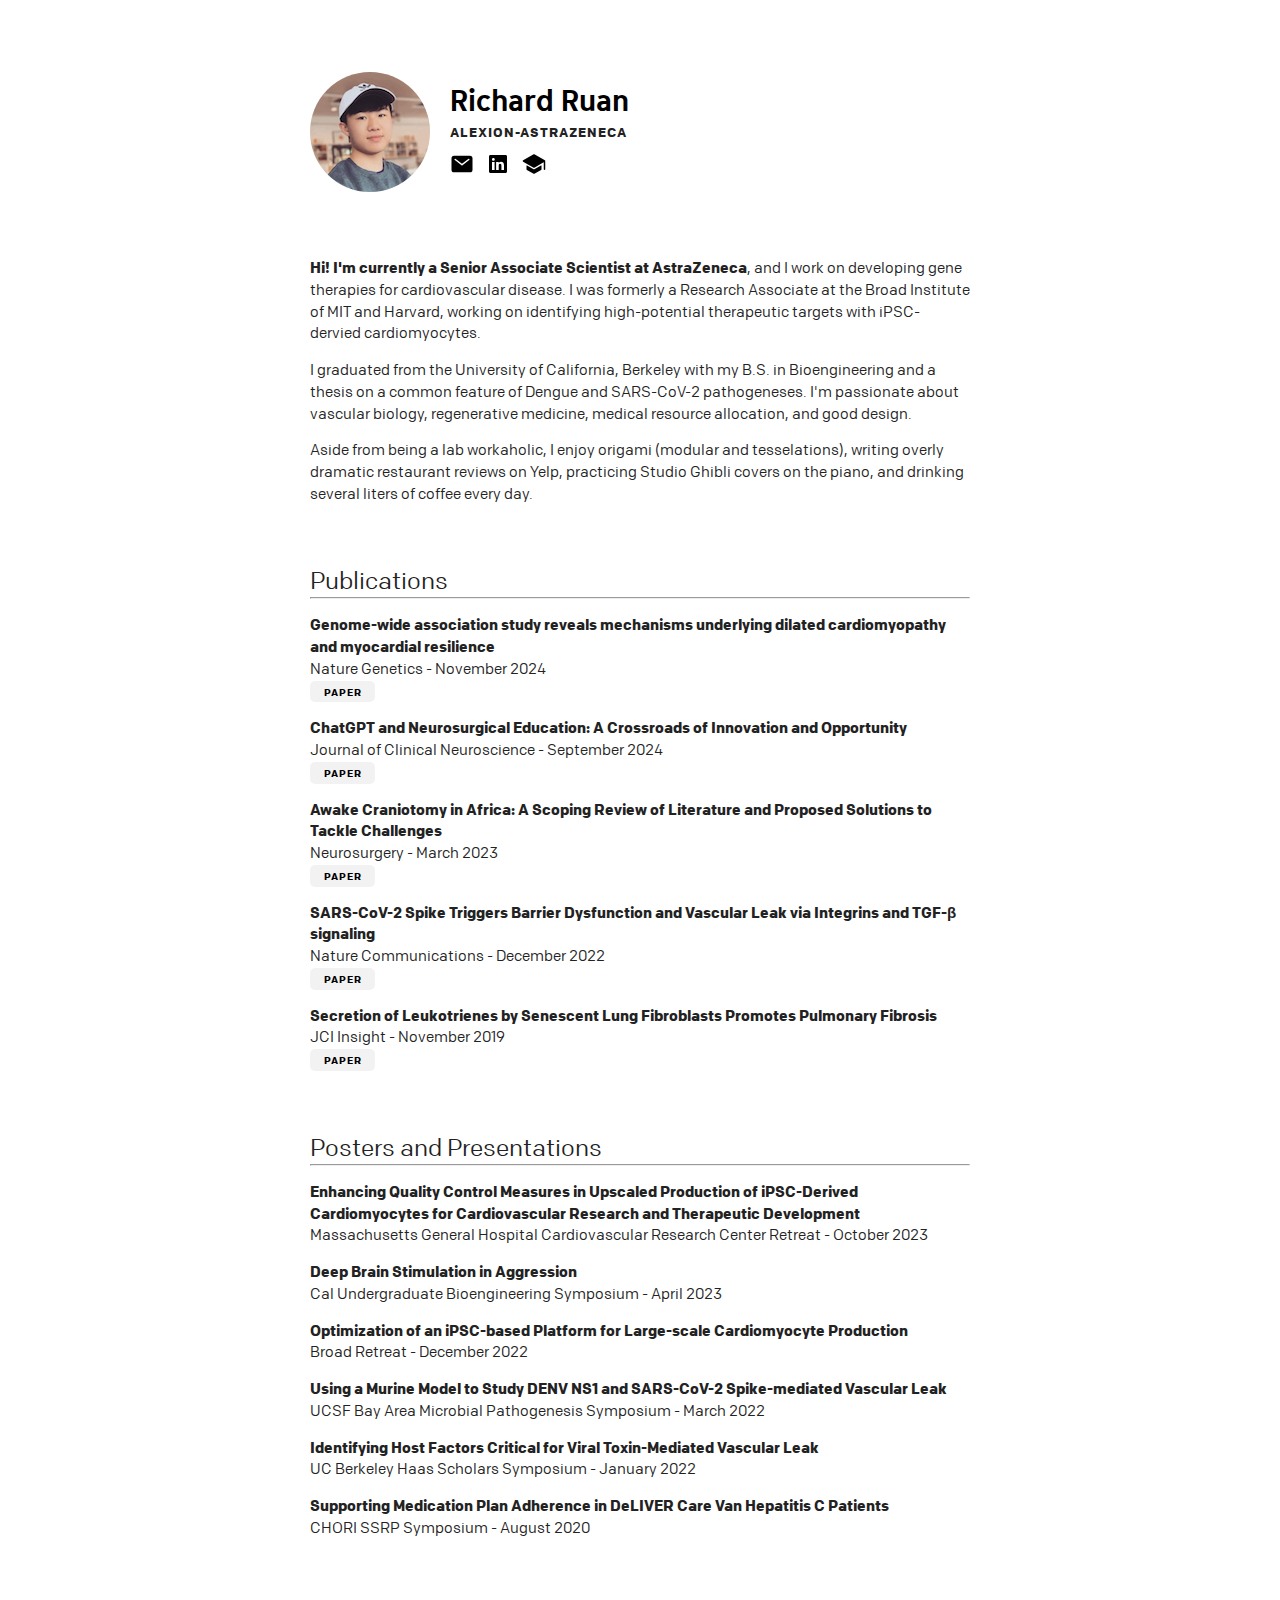
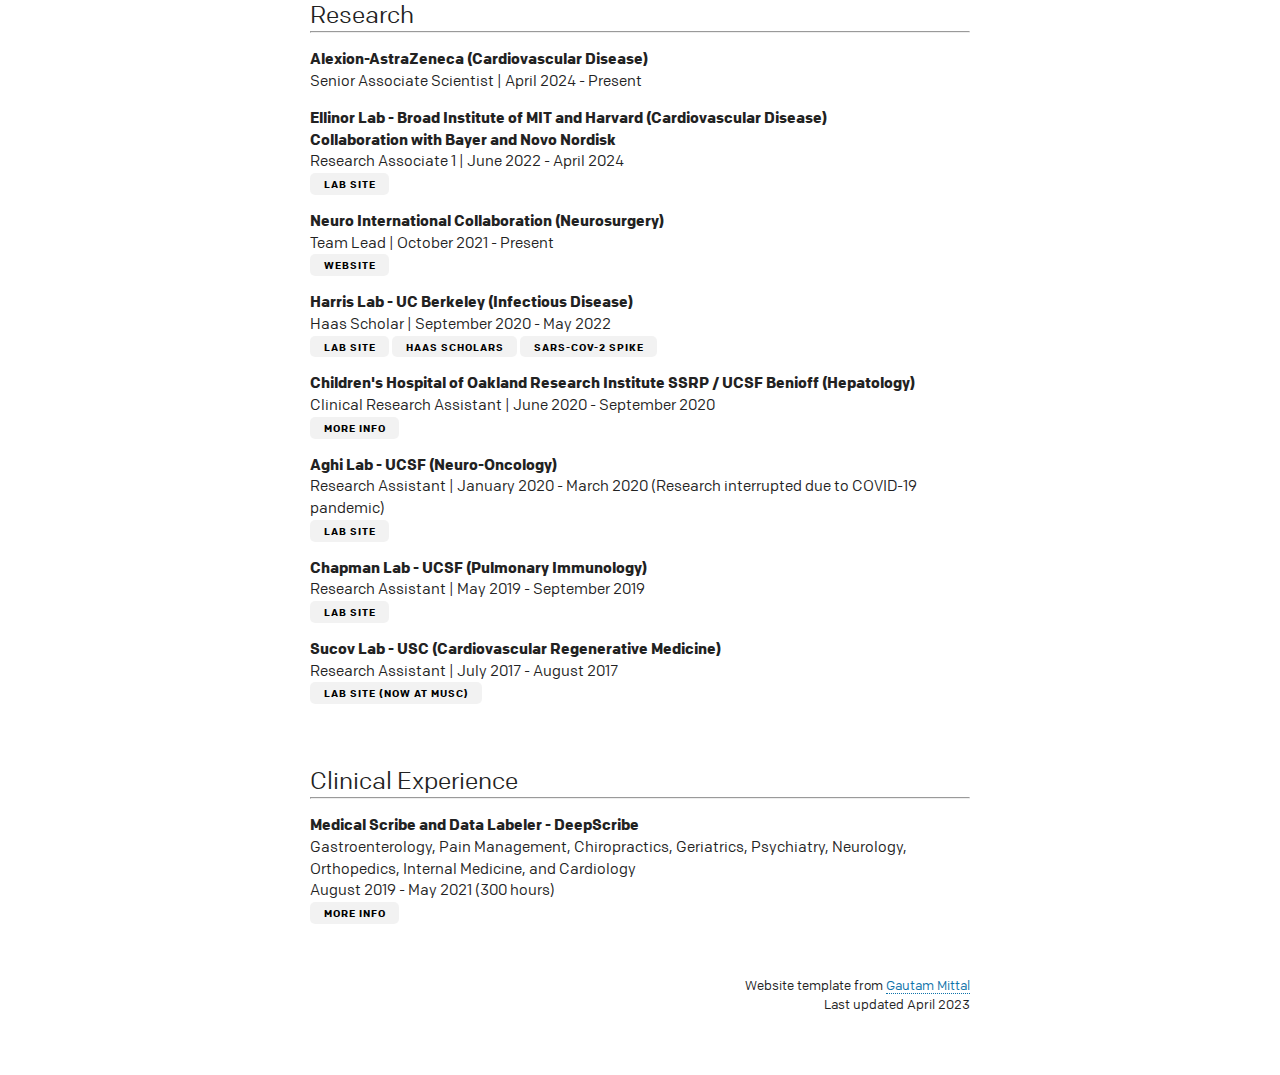
==== index.html @ 933769e2 "Update index.html" ====
<!doctype html>
<html lang="en">
<head>
  <title>Richard Ruan</title>
  <meta charset="utf-8">
  <meta name="viewport" content="width=device-width, initial-scale=1">
  <link rel="stylesheet" type="text/css" href="/css/style.css">
</head>
<body>
  <br>
    
  <div class="profile">
    <div class="profile-pic">
      <img src="/img/me/profile.png" />
    </div>
    <div class="profile-text">
      <h1>Richard Ruan</h1>
      <h3>Alexion-AstraZeneca</h3>
      <div class="social">
          
        <a href="mailto:richard.ruan2@berkeley.edu" rel="noreferrer">
          <img src="/img/social/mail.svg" id="in" alt="Email" />
        </a>
          
        <a href="https://www.linkedin.com/in/richardruan2/" rel="noreferrer">
          <img src="/img/social/linkedin.svg" id="in" alt="LinkedIn" />
        </a>
          
        <a href="https://www.researchgate.net/profile/Richard-Ruan" rel="noreferrer">
          <img src="/img/social/scholar.svg" id="in" alt="ResearchGate" />
        </a>
          
      </div>
    </div>
  </div>

    
    
  <br>
    
  <p>
    <b>Hi! I'm currently a Senior Associate Scientist at AstraZeneca</b>, and I work on developing gene therapies for cardiovascular disease. I was formerly a Research Associate at the Broad Institute of MIT and Harvard, working on identifying high-potential therapeutic targets with iPSC-dervied cardiomyocytes.
  </p>
    
  <p>
    I graduated from the University of California, Berkeley with my B.S. in Bioengineering and a thesis on a common feature of Dengue and SARS-CoV-2 pathogeneses. I'm passionate about vascular biology, regenerative medicine, medical resource allocation, and good design.
  </p>
    
  <p>
    Aside from being a lab workaholic, I enjoy origami (modular and tesselations), writing overly dramatic restaurant reviews on Yelp, practicing Studio Ghibli covers on the piano, and drinking several liters of coffee every day.
  </p>

    
    
  <br>
  <b><h2>Publications</h2></b>
  
  <hr>
  
  <p>
    <span class="pub">Genome-wide association study reveals mechanisms underlying dilated cardiomyopathy and myocardial resilience</span><br />
    Nature Genetics - November 2024<br />
    <a class="button" href="https://www.nature.com/articles/s41588-024-01975-5">Paper</a>
  </p>

  <p>
    <span class="pub">ChatGPT and Neurosurgical Education: A Crossroads of Innovation and Opportunity</span><br />
    Journal of Clinical Neuroscience - September 2024<br />
    <a class="button" href="https://www.sciencedirect.com/science/article/pii/S0967586824003540?dgcid=coauthor">Paper</a>
  </p>
  
  <p>
    <span class="pub">Awake Craniotomy in Africa: A Scoping Review of Literature and Proposed Solutions to Tackle Challenges</span><br />
    Neurosurgery - March 2023<br />
    <a class="button" href="https://pubmed.ncbi.nlm.nih.gov/36961213/#affiliation-13">Paper</a>
  </p>
    
  <p>
    <span class="pub">SARS-CoV-2 Spike Triggers Barrier Dysfunction and Vascular Leak via Integrins and TGF-β signaling</span><br />
    Nature Communications - December 2022<br />
    <a class="button" href="https://www.nature.com/articles/s41467-022-34910-5">Paper</a>
  </p>
    
  <p>
    <span class="pub">Secretion of Leukotrienes by Senescent Lung Fibroblasts Promotes Pulmonary Fibrosis</span><br />
    JCI Insight - November 2019<br />
    <a class="button" href="https://insight.jci.org/articles/view/130056">Paper</a>
  </p>
    
    
    
  <br>
  <b><h2>Posters and Presentations</h2></b>

  <hr>
  <p>
    <span class="pub">Enhancing Quality Control Measures in Upscaled Production of iPSC-Derived Cardiomyocytes for Cardiovascular Research and Therapeutic Development</span><br />
    Massachusetts General Hospital Cardiovascular Research Center Retreat - October 2023<br />
  </p>

  
  <p>
    <span class="pub">Deep Brain Stimulation in Aggression</span><br />
    Cal Undergraduate Bioengineering Symposium - April 2023<br />
  </p>
    
  <p>
    <span class="pub">Optimization of an iPSC-based Platform for Large-scale Cardiomyocyte Production</span><br />
    Broad Retreat - December 2022<br />
  </p>
    
  <p>
    <span class="pub">Using a Murine Model to Study DENV NS1 and SARS-CoV-2 Spike-mediated Vascular Leak</span><br />
    UCSF Bay Area Microbial Pathogenesis Symposium - March 2022<br />
  </p>

  <p>
    <span class="pub">Identifying Host Factors Critical for Viral Toxin-Mediated Vascular Leak</span><br />
    UC Berkeley Haas Scholars Symposium - January 2022<br />
  </p>
    
  <p>
    <span class="pub">Supporting Medication Plan Adherence in DeLIVER Care Van Hepatitis C Patients</span><br />
    CHORI SSRP Symposium - August 2020<br />
  </p>
    
    
    
  <br>
  <b><h2>Research</h2></b>

  <hr>
  
  <p>
    <span class="pub">Alexion-AstraZeneca (Cardiovascular Disease)</span><br />
    Senior Associate Scientist | April 2024 - Present<br />
  </p>

  <p>
    <span class="pub">Ellinor Lab - Broad Institute of MIT and Harvard (Cardiovascular Disease)</span><br />
    <b>Collaboration with Bayer and Novo Nordisk</b><br />
    Research Associate 1 | June 2022 - April 2024<br />
    <a class="button" href="https://www.ellinorlab.org/">Lab Site</a>
  </p>

  <p>
    <span class="pub">Neuro International Collaboration (Neurosurgery)</span><br />
    Team Lead | October 2021 - Present<br />
    <a class="button" href="https://neuro.international/">Website</a>
  </p>

  <p>
    <span class="pub">Harris Lab - UC Berkeley (Infectious Disease)</span><br />
    Haas Scholar | September 2020 - May 2022<br />
    <a class="button" href="https://www.harrisresearchprogram.org/">Lab Site</a>
    <a class="button" href="https://research.berkeley.edu/hsp-scholars/richard-ruan/">Haas Scholars</a>
    <a class="button" href="https://news.berkeley.edu/2022/12/09/how-a-viral-toxin-may-exacerbate-severe-covid-19/">SARS-CoV-2 Spike</a>
  </p>
    
  <p>
    <span class="pub">Children's Hospital of Oakland Research Institute SSRP / UCSF Benioff (Hepatology)</span><br />
    Clinical Research Assistant | June 2020 - September 2020<br />
    <a class="button" href="https://summerstudents.ucsf.edu/">More Info</a>
  </p>

  <p>
    <span class="pub">Aghi Lab - UCSF (Neuro-Oncology)</span><br />
    Research Assistant | January 2020 - March 2020 (Research interrupted due to COVID-19 pandemic)<br />
    <a class="button" href="https://www.aghilab.com/">Lab Site</a>
  </p>
    
  <p>
    <span class="pub">Chapman Lab - UCSF (Pulmonary Immunology)</span><br />
    Research Assistant | May 2019 - September 2019<br />
    <a class="button" href="https://pulmonary.ucsf.edu/people/harold-chapman">Lab Site</a>
  </p>
    
  <p>
    <span class="pub">Sucov Lab - USC (Cardiovascular Regenerative Medicine)</span><br />
    Research Assistant | July 2017 - August 2017<br />
    <a class="button" href="https://medicine.musc.edu/departments/regenerative-medicine/research/sucov-lab">Lab Site (now at MUSC)</a>
  </p>
  

    
  <br>
  <b><h2>Clinical Experience</h2></b>

  <hr>
    
    
  <p>
    <span class="pub">Medical Scribe and Data Labeler - DeepScribe</span><br />
    Gastroenterology, Pain Management, Chiropractics, Geriatrics, Psychiatry, Neurology, Orthopedics, Internal Medicine, and Cardiology<br />
    August 2019 - May 2021 (300 hours)<br />
    <a class="button" href="https://www.deepscribe.ai">More Info</a>
  </p>
    
    
    
  <br>
    
  <footer>
    <p style="text-align:right;font-size:small;">
      Website template from <a href="https://mittal.ai">Gautam Mittal</a><br>
      Last updated April 2023
    </p>
  </footer>
  

    
    
</body>
</html>
---- css/style.css ----
@font-face {
  font-family: "Colfax Web";
  src: url("../fonts/Colfax Web/Regular.woff");
  font-weight: 400;
}

@font-face {
  font-family: "Colfax Web";
  src: url("../fonts/Colfax Web/RegularItalic.woff");
  font-weight: 400;
  font-style: italic;
}

@font-face {
  font-family: "Colfax Web";
  src: url("../fonts/Colfax Web/Bold.woff");
  font-weight: 700;
}

@font-face {
  font-family: "Colfax Web";
  src: url("../fonts/Colfax Web/BoldItalic.woff");
  font-weight: 700;
  font-style: italic;
}

@font-face {
  font-family: "SFMoMA";
  src: url('../fonts/MoMA/SFMOMAText-Bold.ttf') format("truetype"),
       url('../fonts/MoMA/SFMOMAText-Bold.otf') format("otf");
  font-weight: bold;
  font-style: normal;
}

html {
  min-height: 100%;
}

body {
  font-family: 'Colfax Web', -apple-system, system-ui, BlinkMacSystemFont, 'Helvetica Neue', Arial, sans-serif;
  line-height: 1.5;
  text-rendering: optimizeLegibility;

  padding: 40px 20px;
  margin-left: auto;
  margin-right: auto;

  background: white;
  color: #222;

  max-width: 660px;
  min-height: 100%;
}

h1, h2, h3 {
  font-weight: 300;
}

h2 {
  margin-bottom: -10px;
}

p {
  font-family: "Colfax Web", sans-serif;
  font-size: 15px;
  line-height: 145%;
}

a, .button, .social > a > img {
  -webkit-transition: all .1s linear;
  -moz-transition: all .1s linear;
  -o-transition: all .1s linear;
  -ms-transition: all .1s linear;
  transition: all .1s linear;
}

.profile-pic > img {
  -webkit-transition: all .5s linear;
  -moz-transition: all .5s linear;
  -o-transition: all .5s linear;
  -ms-transition: all .5s linear;
  transition: all .5s linear;
}

a {
  color: #0f73aa;
  border-bottom: 1px dotted #0f73aa;
  text-decoration: none;
}

a:hover {
  color: #c0392b;
  border-bottom: 1px solid #c0392b;
}

.button {
  -moz-box-sizing: border-box;
  -webkit-box-sizing: border-box;
  box-sizing: border-box;
  padding:0px 1.35em;
  background-color:rgba(0,0,0,0.05);
  border: 0;
  border-radius:5px;
  display:inline-block;
  text-transform:uppercase;
  text-decoration:none;
  color:#000;
  font-weight:600;
  letter-spacing:1px;
  font-size:10px;
}

.button:hover {
  background-color:rgba(0,0,0,0.08);
  border: 0;
  color: #000;
}

.profile {
  display:flex;
  flex-direction:row;
  margin-bottom: 20px;
}

.profile-pic > img {
  width:120px;
  height:120px;
  border-radius:100%;
  margin-right:10px;
  /* -webkit-filter: grayscale(100%); */
  /* filter: grayscale(100%); */
}

/* .profile-pic > img:hover {
  -webkit-filter: grayscale(0%);
  filter: grayscale(0%);
} */

.profile-text {
  margin: 10px;
}

.profile-text > h1 {
  line-height: 0;
  font-family: "SFMoMA", "San Francisco";
  font-weight: bold;
  color: black;
  font-size: 30px;
  text-transform: none;
}

.profile-text > h3 {
  text-transform: uppercase;
  font-weight: 600;
  font-size: 10pt;
  letter-spacing: 1px;
  margin-bottom: 10px;
}

.social > a {
  border: 0;
}

.social > a + a {
  margin-left: 8px;
}

.social > a > img {
  height: 24px;
  border: 0;
  filter: opacity(100%);
  -webkit-filter: opacity(100%)
}

.social > a > img:hover {
  filter: opacity(50%);
  -webkit-filter: opacity(50%);
}

.pub {
  font-family: -apple-system, BlinkMacSystemFont, 'Colfax Web', sans-serif;
  font-weight: 700;
}

@media screen and (max-width: 540px) {
  .profile {
    flex-direction: column;
    margin-bottom: 0;
  }

  .profile-pic, .profile-text {
    margin-left: auto;
    margin-right: auto;
    text-align: center;
  }
}

@media (prefers-color-scheme: dark) {
  /* The following was 99% written by GitHub Copilot. */
  body {
    background: #222;
    color: #fff;
  }

  a {
    color: #3498db;
  }

  .profile-text > h1 {
    color: #fff;
  }

  .button {
    background-color: rgba(255,255,255,0.05);
    color: #fff;
  }

  .button:hover {
    background-color: rgba(255,255,255,0.08);
    color: #fff;
  }

  .social > a > img {
    filter: opacity(100%);
    -webkit-filter: opacity(100%);
    filter: invert(100%);
    -webkit-filter: invert(100%);
  }

  .social > a > img:hover {
    filter: opacity(50%);
    -webkit-filter: opacity(50%);
    filter: invert(50%);
    -webkit-filter: invert(50%);
  }
}
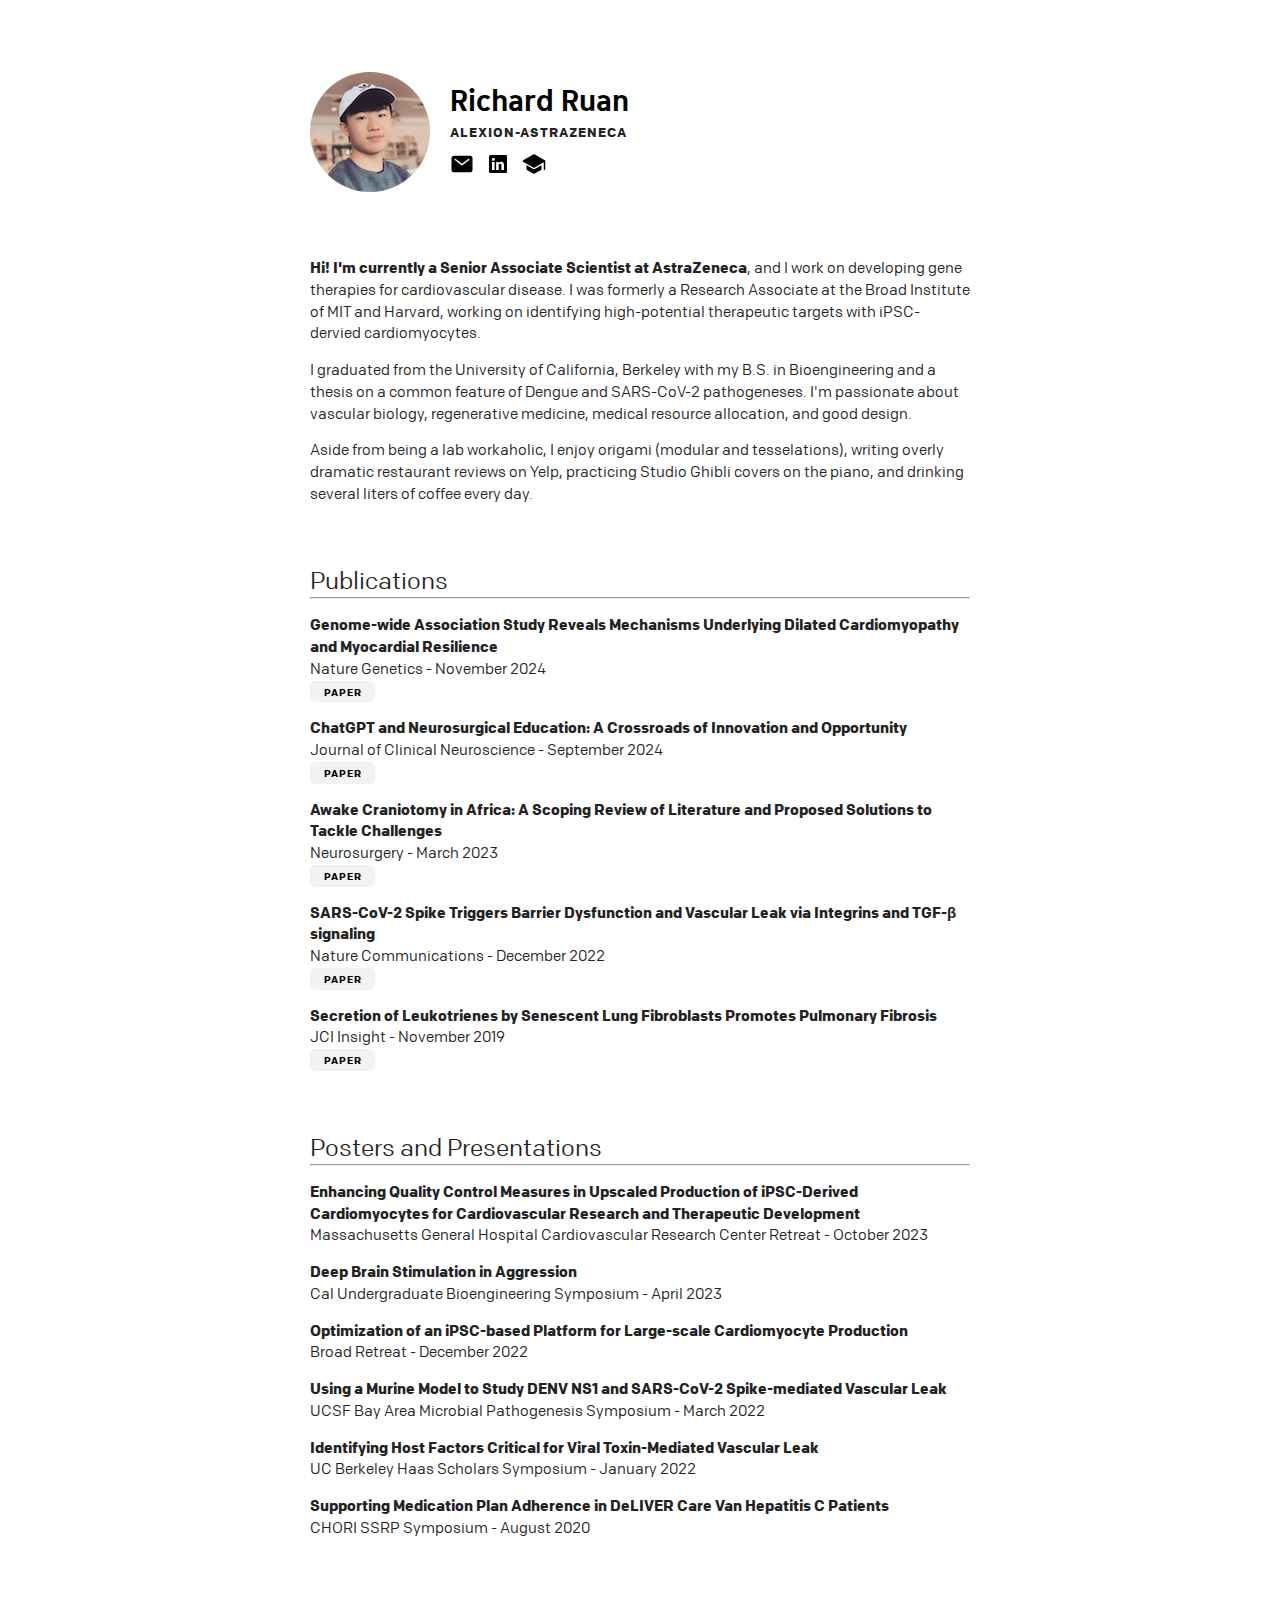
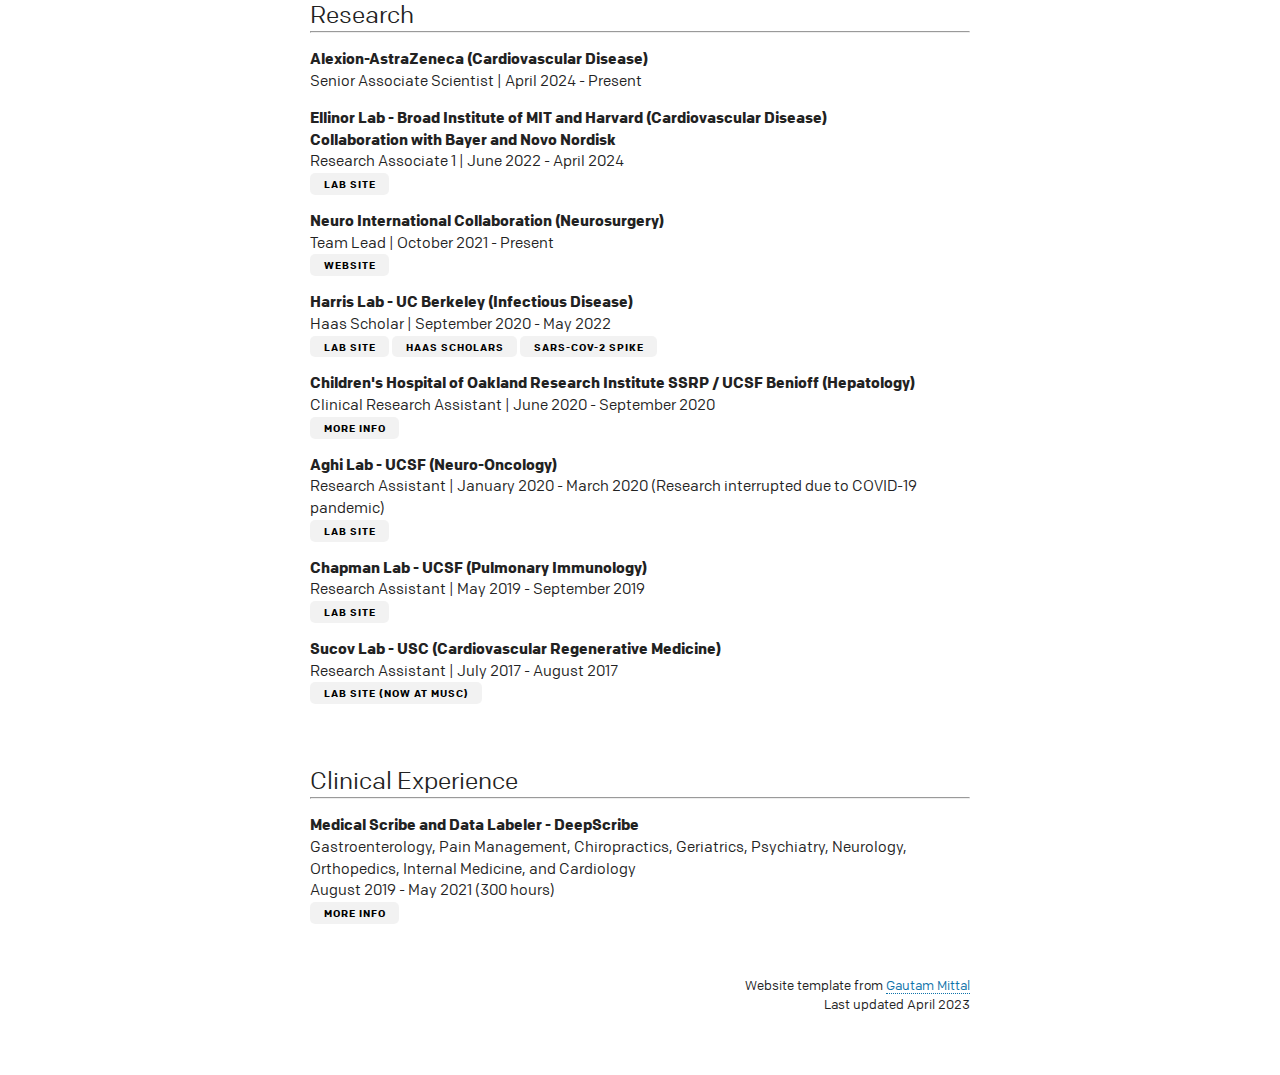
==== commit 128c4ea2: "Update index.html" ====
--- a/index.html
+++ b/index.html
@@ -58,7 +58,7 @@
   <hr>
   
   <p>
-    <span class="pub">Genome-wide association study reveals mechanisms underlying dilated cardiomyopathy and myocardial resilience</span><br />
+    <span class="pub">Genome-wide Association Study Reveals Mechanisms Underlying Dilated Cardiomyopathy and Myocardial Resilience</span><br />
     Nature Genetics - November 2024<br />
     <a class="button" href="https://www.nature.com/articles/s41588-024-01975-5">Paper</a>
   </p>
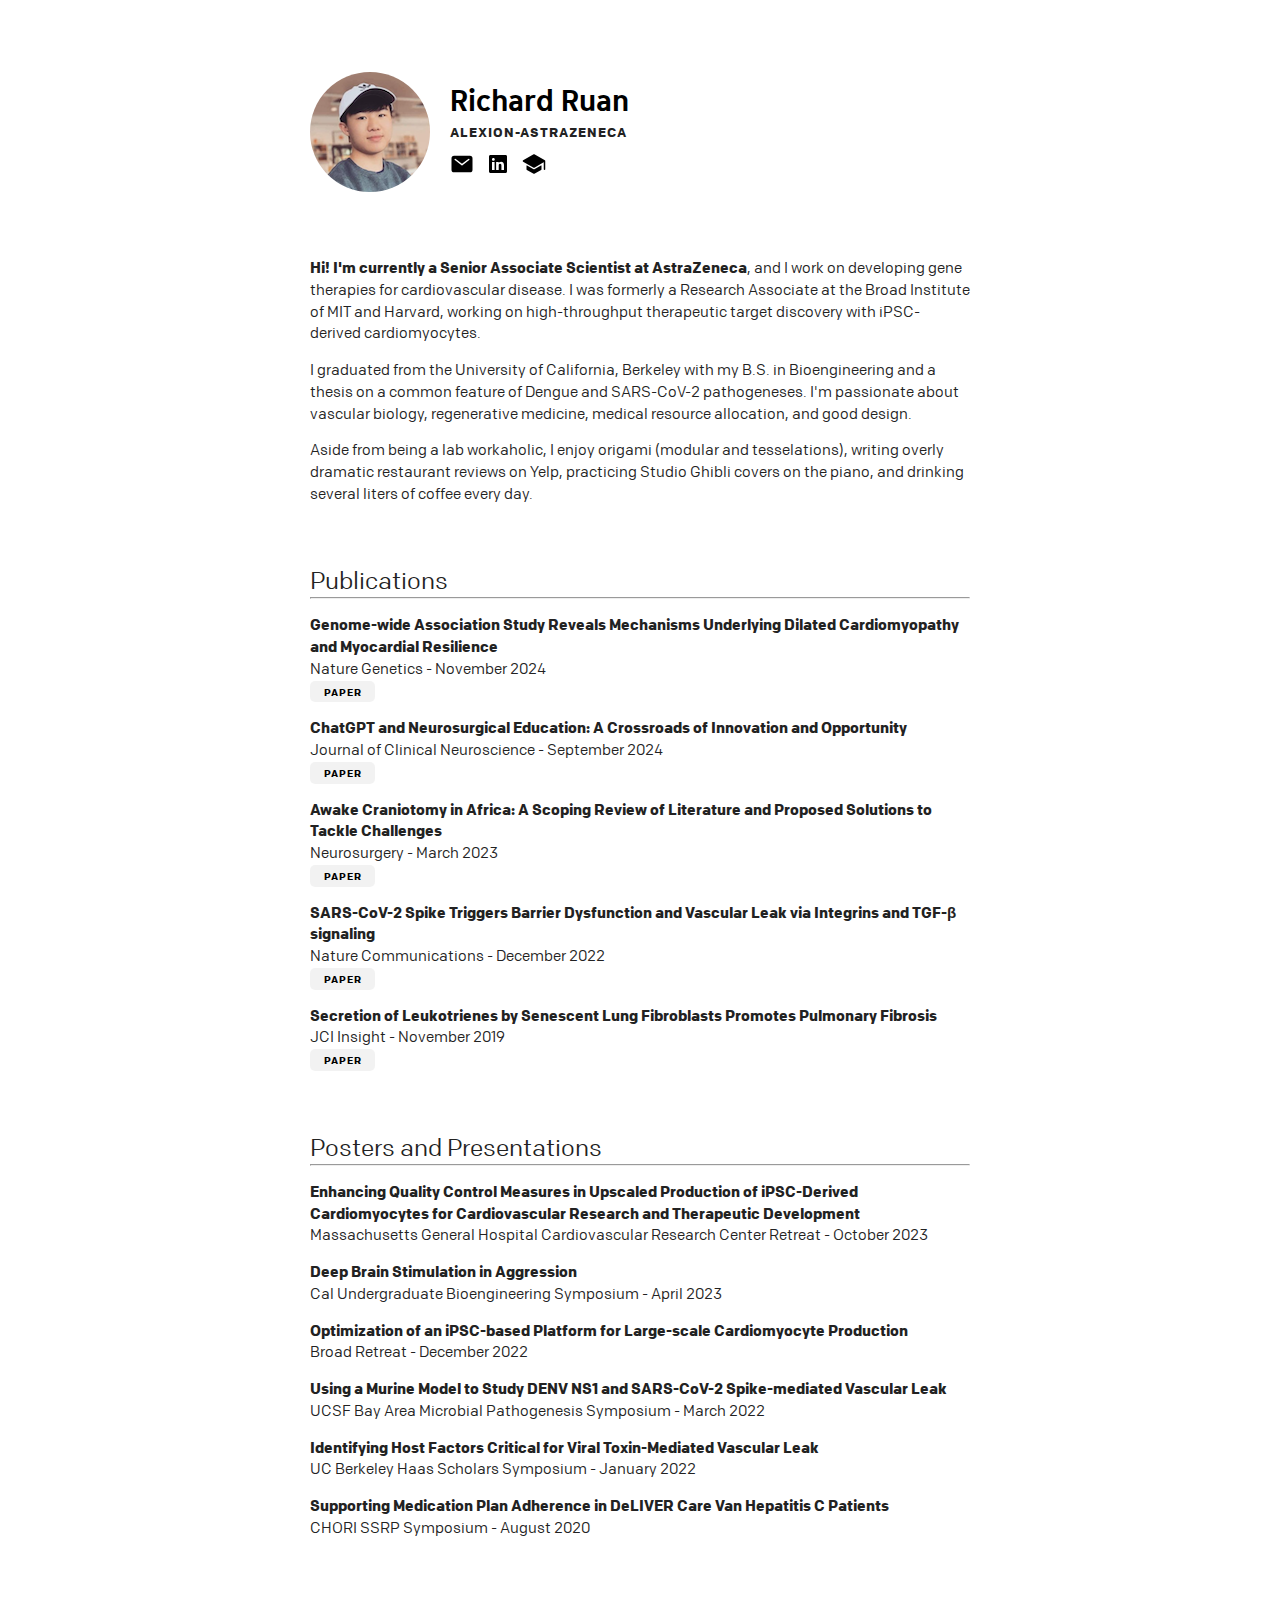
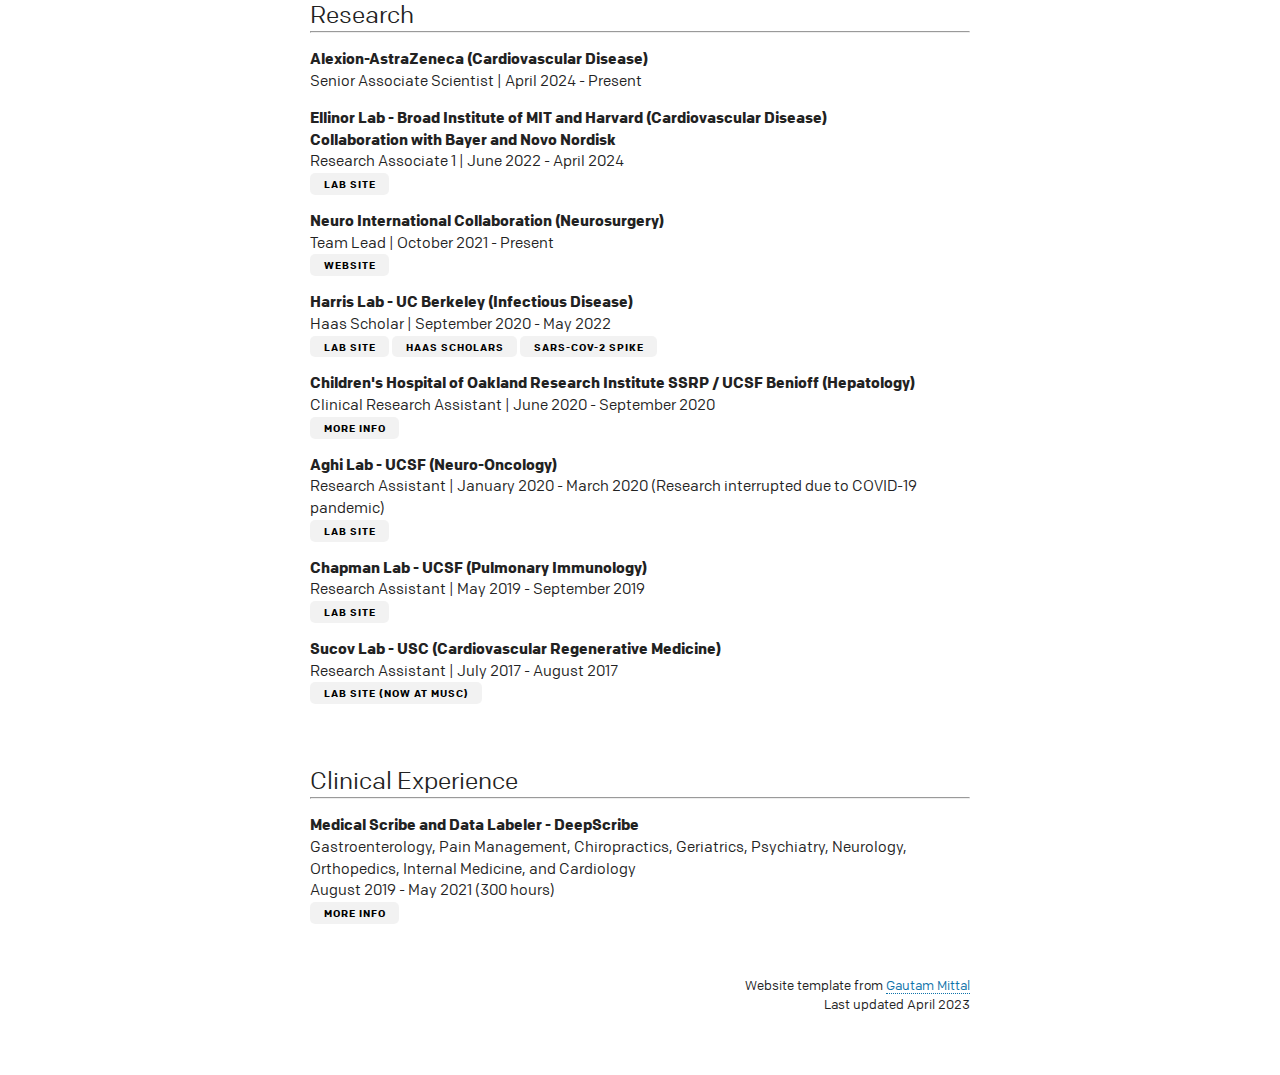
==== commit 32760672: "Update index.html" ====
--- a/index.html
+++ b/index.html
@@ -39,7 +39,7 @@
   <br>
     
   <p>
-    <b>Hi! I'm currently a Senior Associate Scientist at AstraZeneca</b>, and I work on developing gene therapies for cardiovascular disease. I was formerly a Research Associate at the Broad Institute of MIT and Harvard, working on identifying high-potential therapeutic targets with iPSC-dervied cardiomyocytes.
+    <b>Hi! I'm currently a Senior Associate Scientist at AstraZeneca</b>, and I work on developing gene therapies for cardiovascular disease. I was formerly a Research Associate at the Broad Institute of MIT and Harvard, working on high-throughput therapeutic target discovery with iPSC-derived cardiomyocytes.
   </p>
     
   <p>
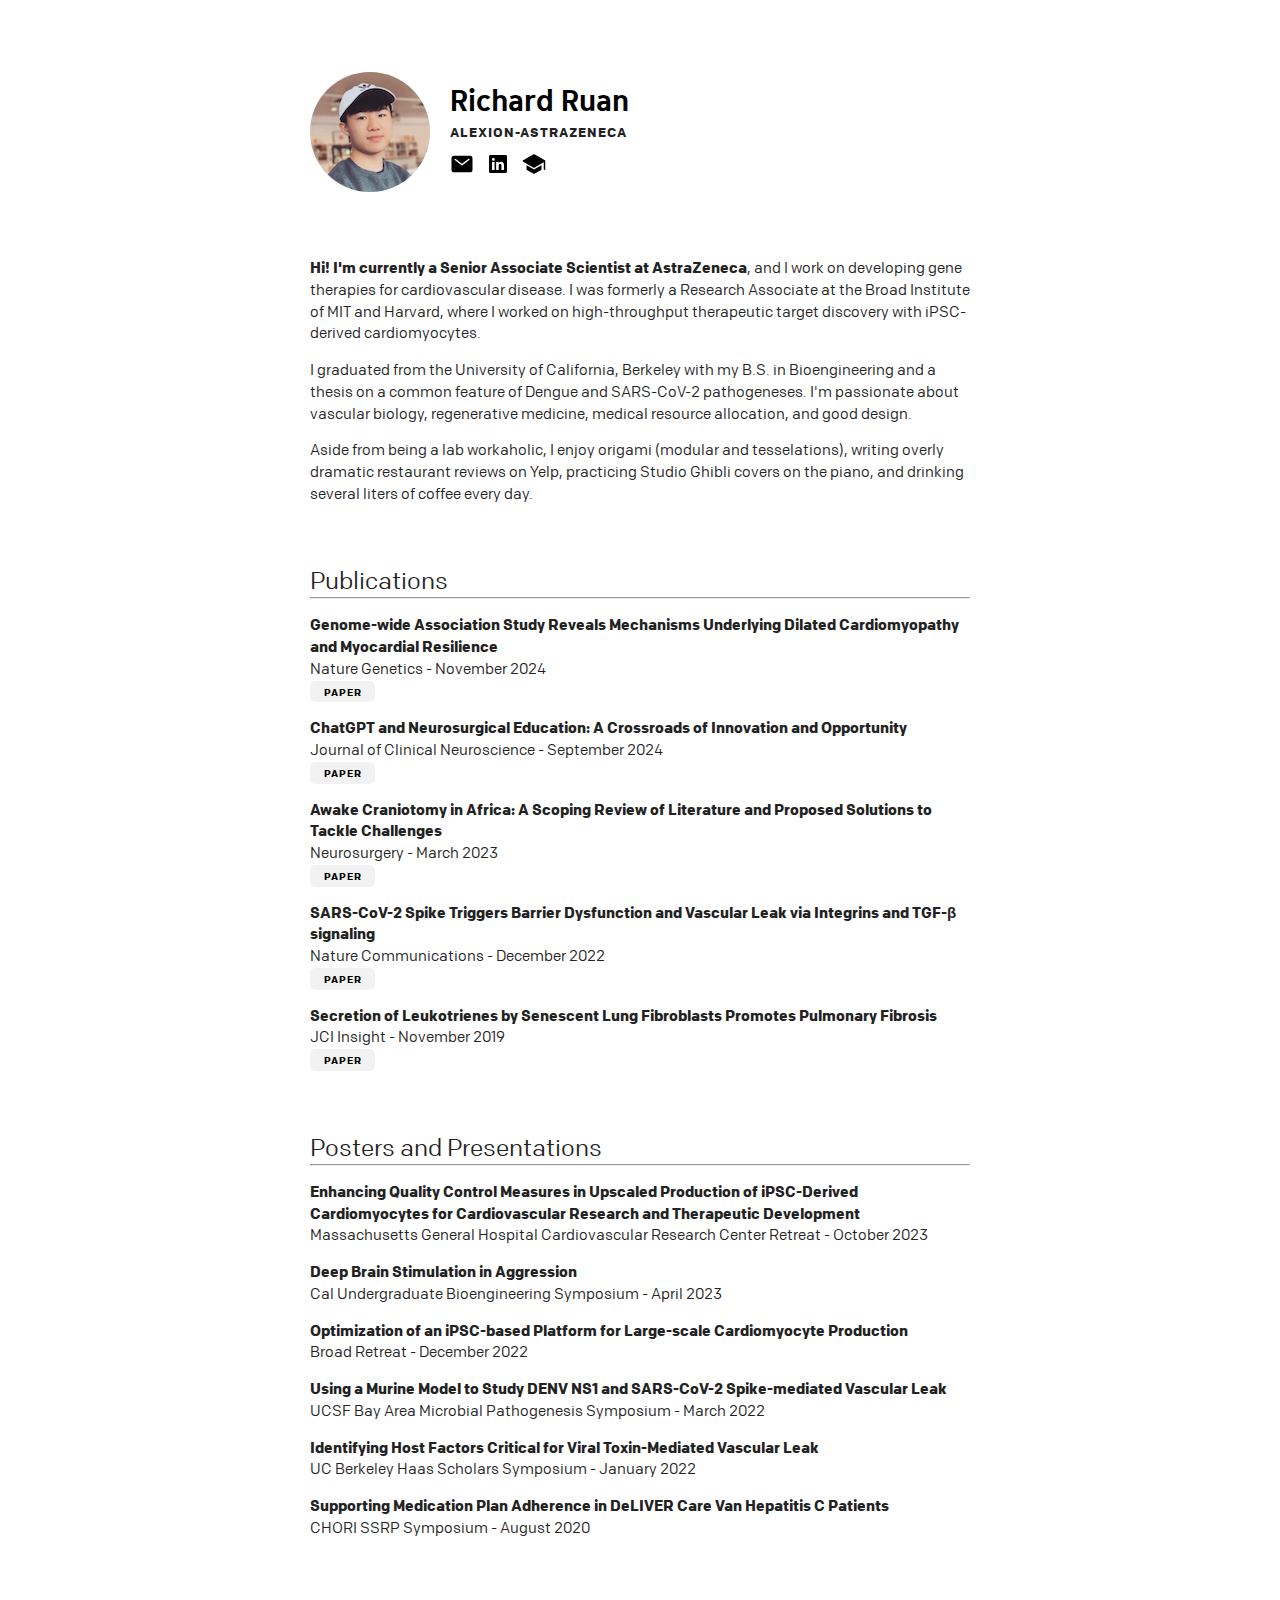
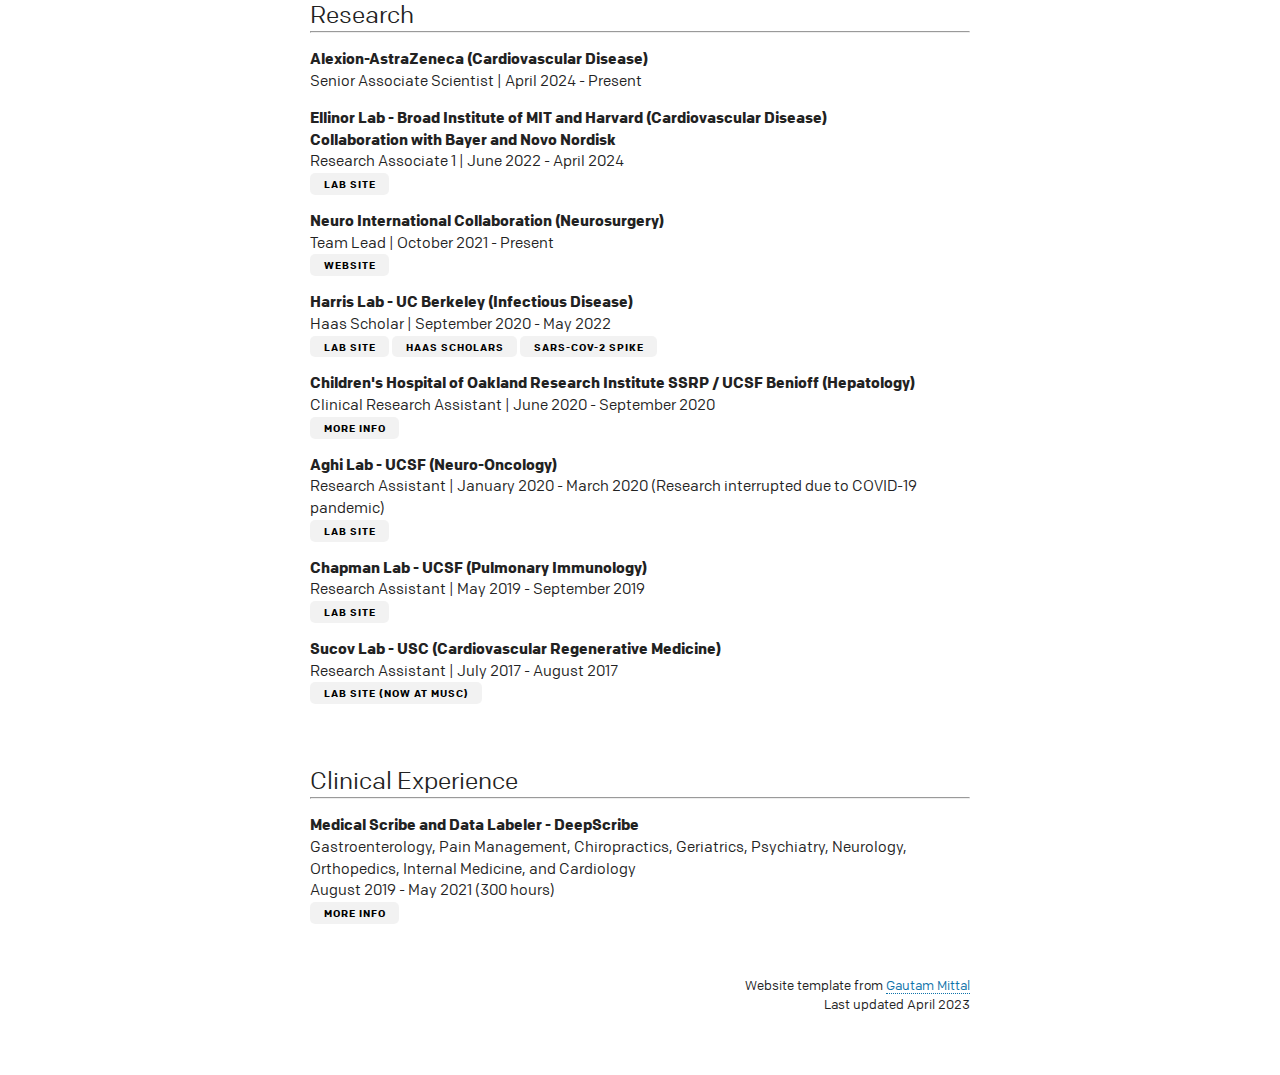
==== commit aff88594: "Update index.html" ====
--- a/index.html
+++ b/index.html
@@ -39,7 +39,7 @@
   <br>
     
   <p>
-    <b>Hi! I'm currently a Senior Associate Scientist at AstraZeneca</b>, and I work on developing gene therapies for cardiovascular disease. I was formerly a Research Associate at the Broad Institute of MIT and Harvard, working on high-throughput therapeutic target discovery with iPSC-derived cardiomyocytes.
+    <b>Hi! I'm currently a Senior Associate Scientist at AstraZeneca</b>, and I work on developing gene therapies for cardiovascular disease. I was formerly a Research Associate at the Broad Institute of MIT and Harvard, where I worked on high-throughput therapeutic target discovery with iPSC-derived cardiomyocytes.
   </p>
     
   <p>
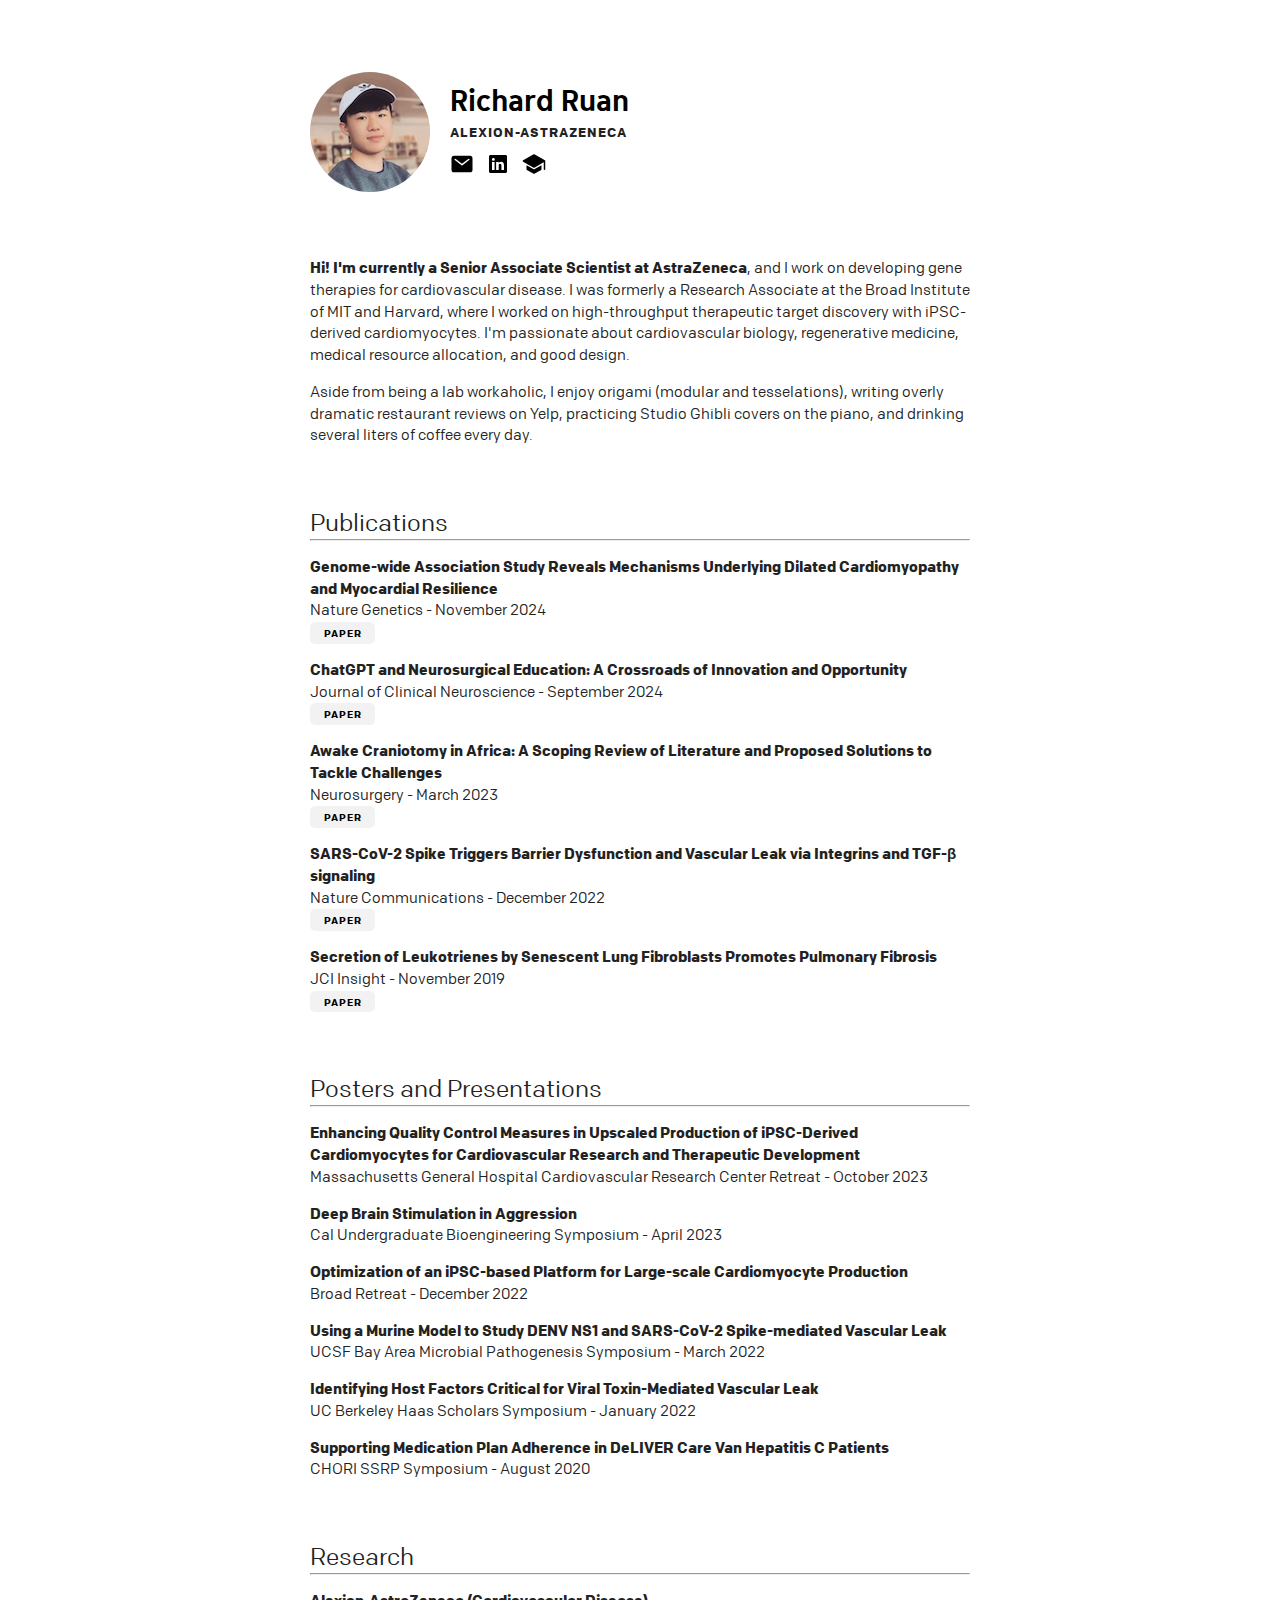
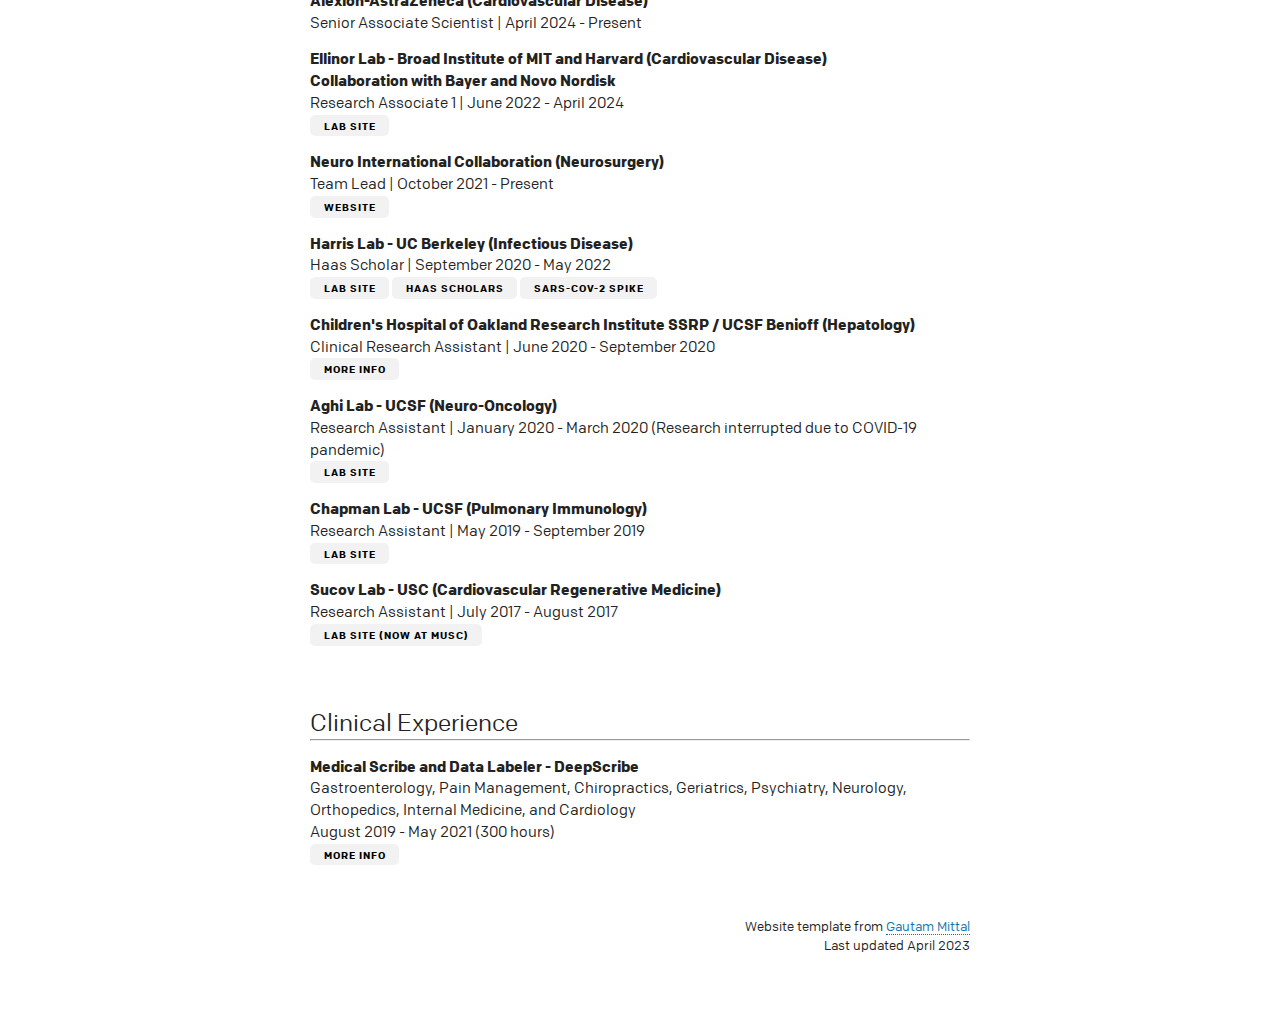
==== commit f929959f: "Update index.html" ====
--- a/index.html
+++ b/index.html
@@ -39,11 +39,7 @@
   <br>
     
   <p>
-    <b>Hi! I'm currently a Senior Associate Scientist at AstraZeneca</b>, and I work on developing gene therapies for cardiovascular disease. I was formerly a Research Associate at the Broad Institute of MIT and Harvard, where I worked on high-throughput therapeutic target discovery with iPSC-derived cardiomyocytes.
-  </p>
-    
-  <p>
-    I graduated from the University of California, Berkeley with my B.S. in Bioengineering and a thesis on a common feature of Dengue and SARS-CoV-2 pathogeneses. I'm passionate about vascular biology, regenerative medicine, medical resource allocation, and good design.
+    <b>Hi! I'm currently a Senior Associate Scientist at AstraZeneca</b>, and I work on developing gene therapies for cardiovascular disease. I was formerly a Research Associate at the Broad Institute of MIT and Harvard, where I worked on high-throughput therapeutic target discovery with iPSC-derived cardiomyocytes. I'm passionate about cardiovascular biology, regenerative medicine, medical resource allocation, and good design.
   </p>
     
   <p>
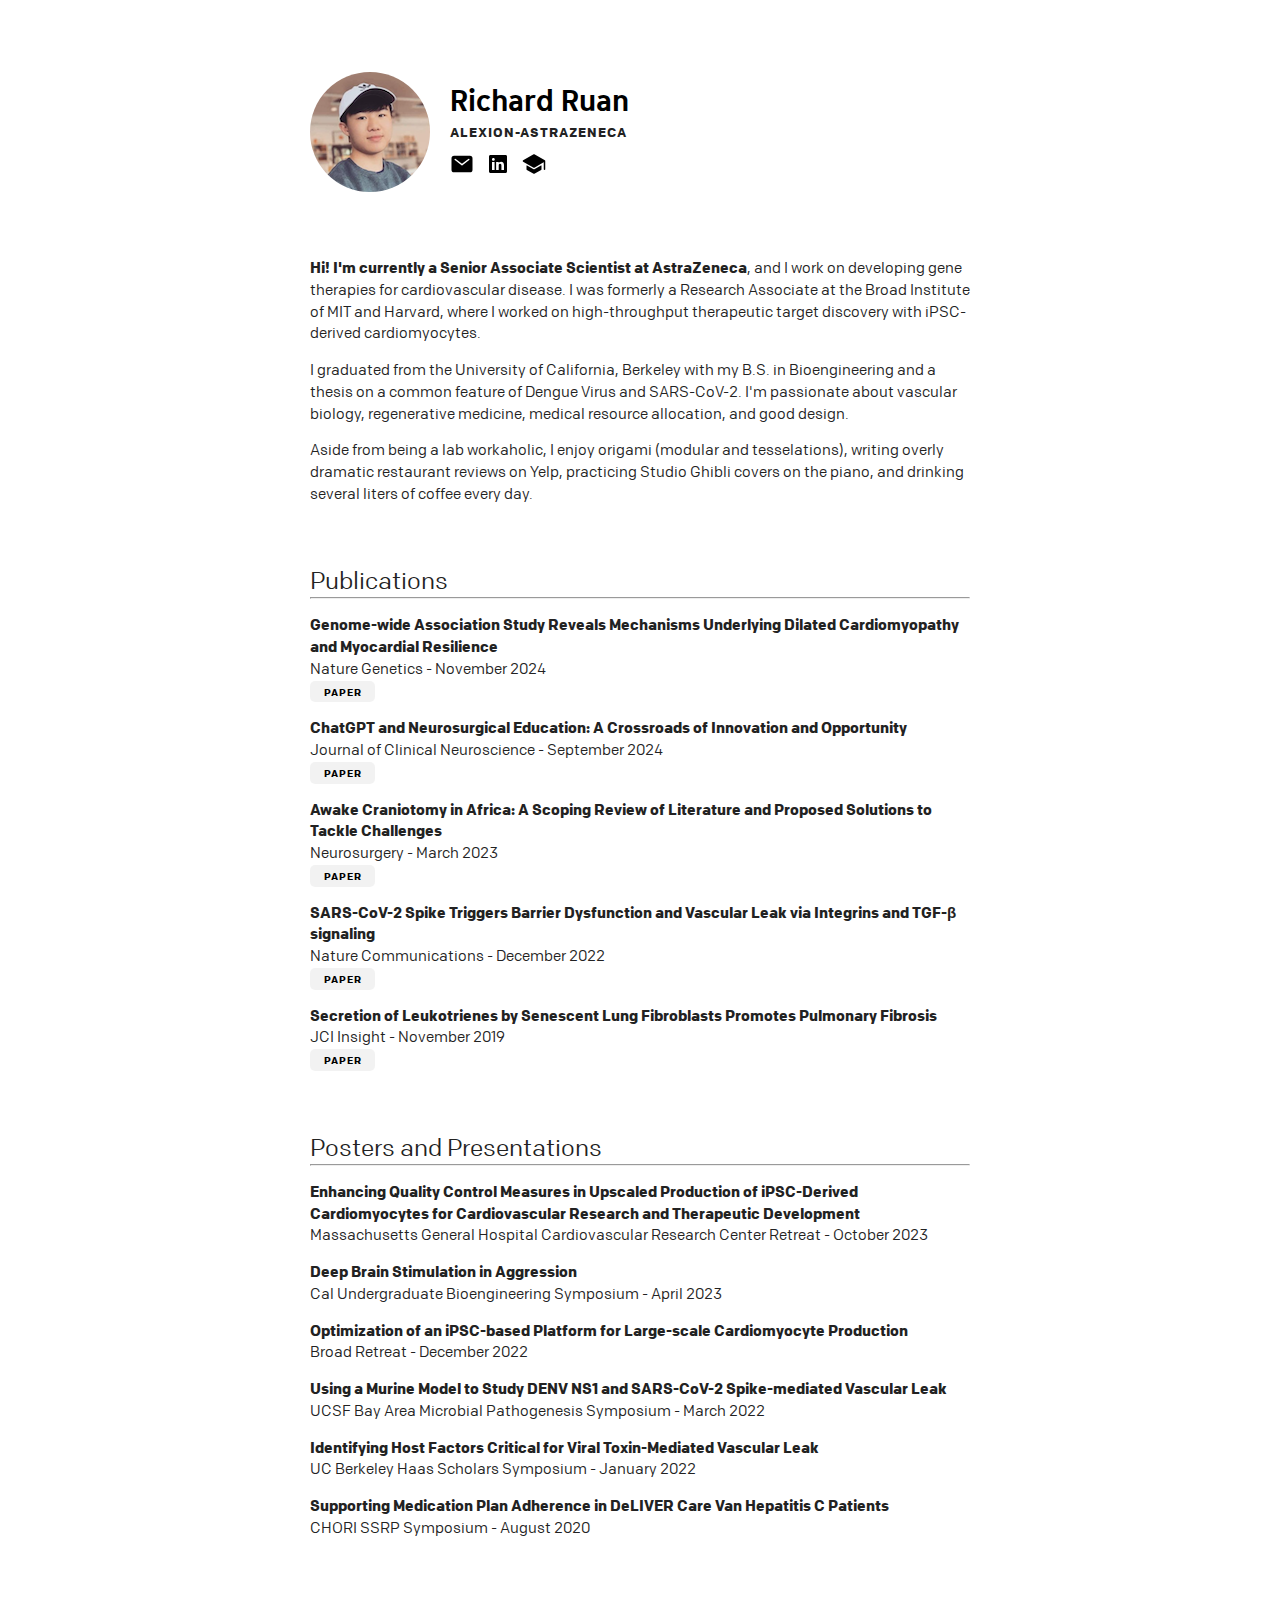
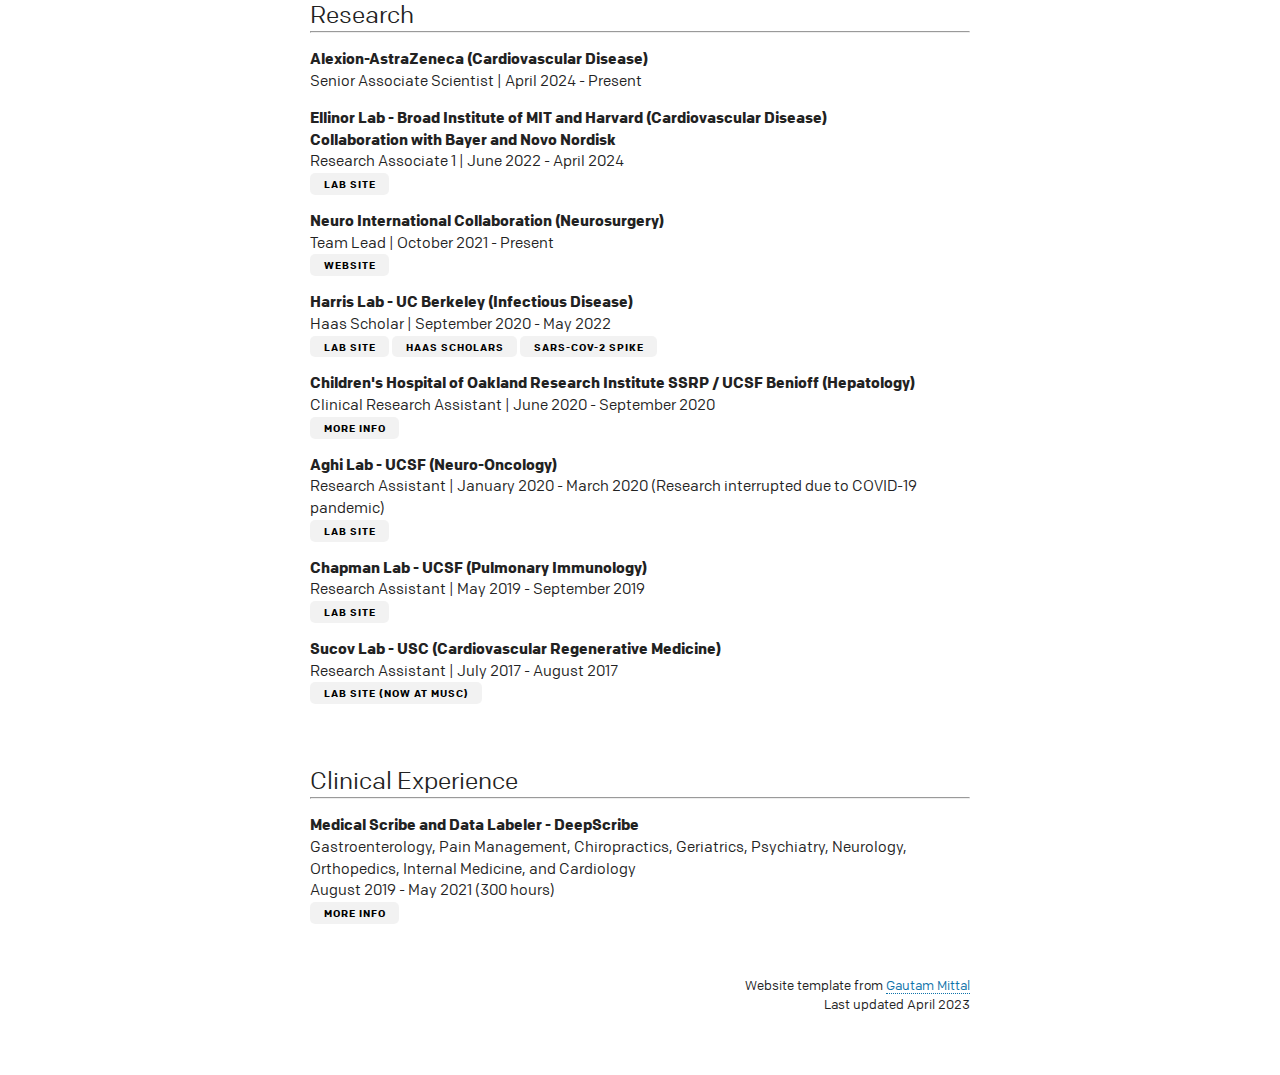
==== commit a68eb912: "Update index.html" ====
--- a/index.html
+++ b/index.html
@@ -39,7 +39,11 @@
   <br>
     
   <p>
-    <b>Hi! I'm currently a Senior Associate Scientist at AstraZeneca</b>, and I work on developing gene therapies for cardiovascular disease. I was formerly a Research Associate at the Broad Institute of MIT and Harvard, where I worked on high-throughput therapeutic target discovery with iPSC-derived cardiomyocytes. I'm passionate about cardiovascular biology, regenerative medicine, medical resource allocation, and good design.
+    <b>Hi! I'm currently a Senior Associate Scientist at AstraZeneca</b>, and I work on developing gene therapies for cardiovascular disease. I was formerly a Research Associate at the Broad Institute of MIT and Harvard, where I worked on high-throughput therapeutic target discovery with iPSC-derived cardiomyocytes.
+  </p>
+
+  <p>
+    I graduated from the University of California, Berkeley with my B.S. in Bioengineering and a thesis on a common feature of Dengue Virus and SARS-CoV-2. I'm passionate about vascular biology, regenerative medicine, medical resource allocation, and good design.
   </p>
     
   <p>
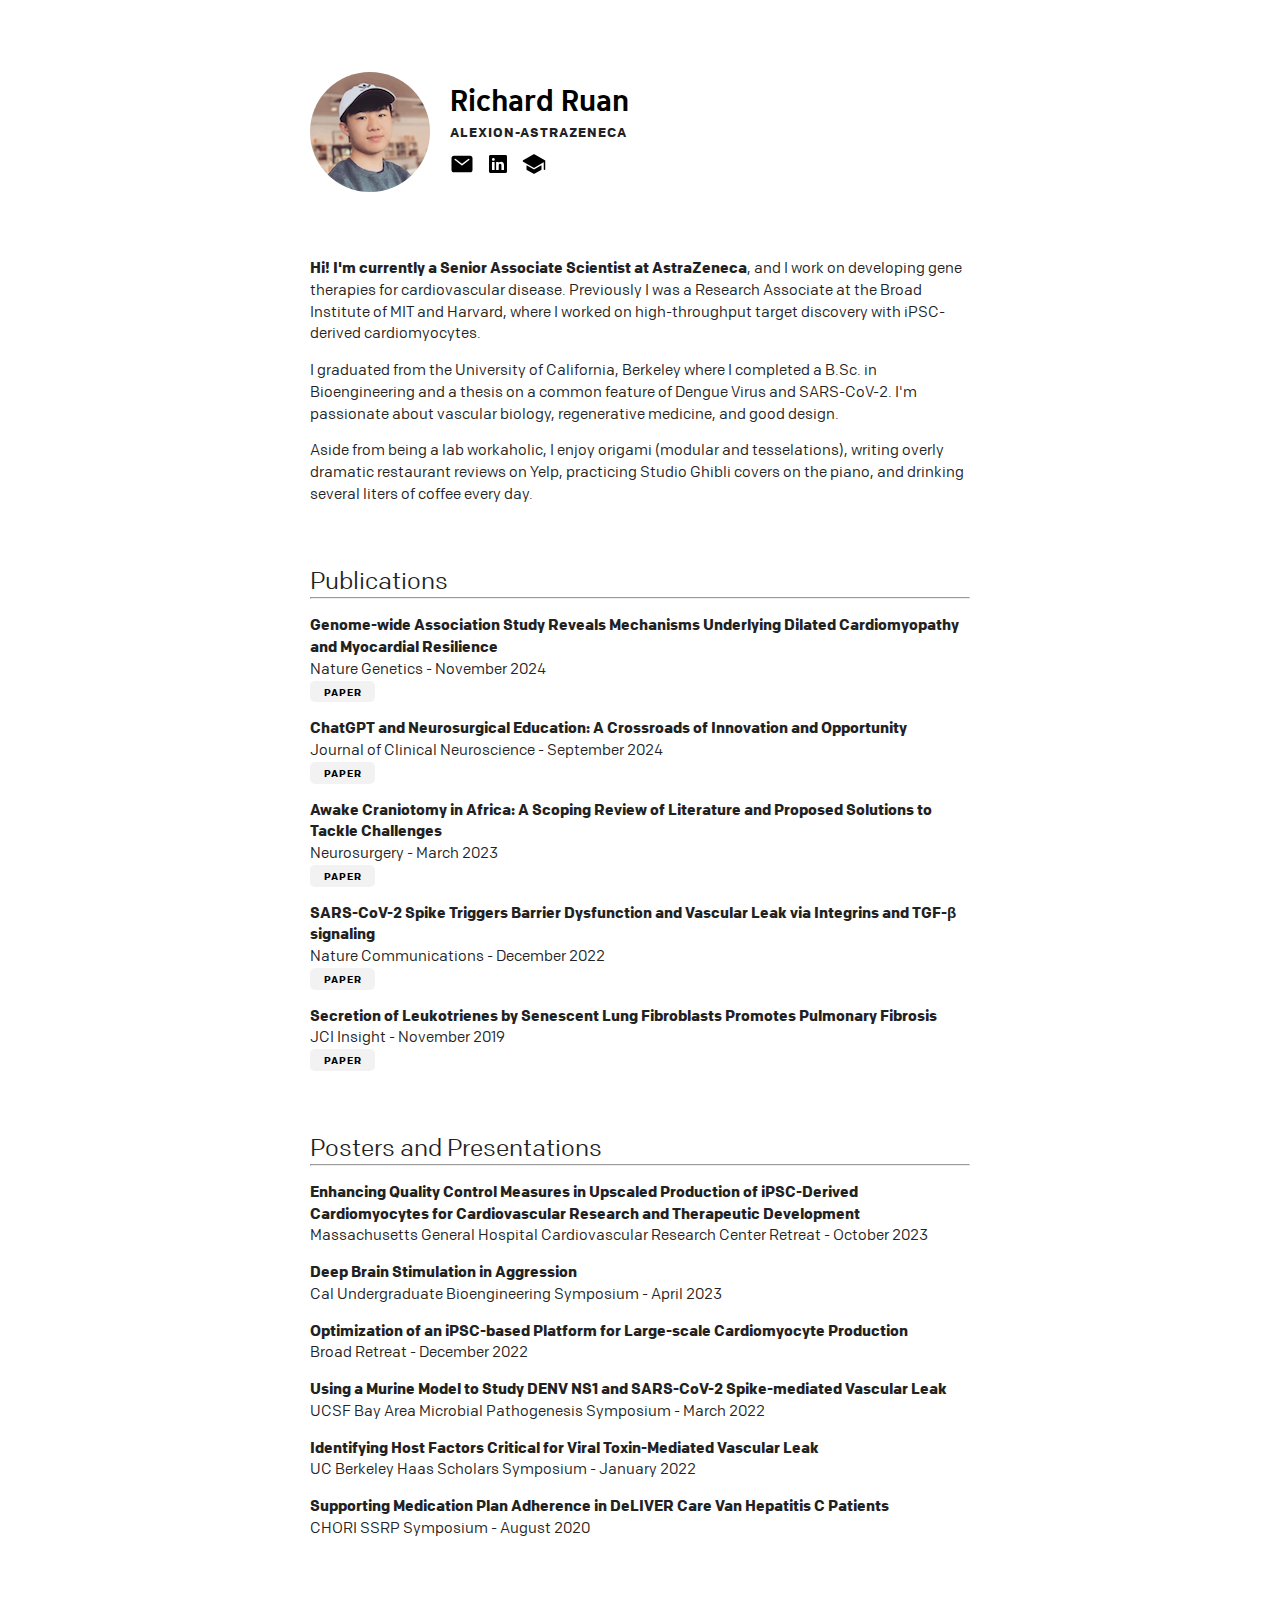
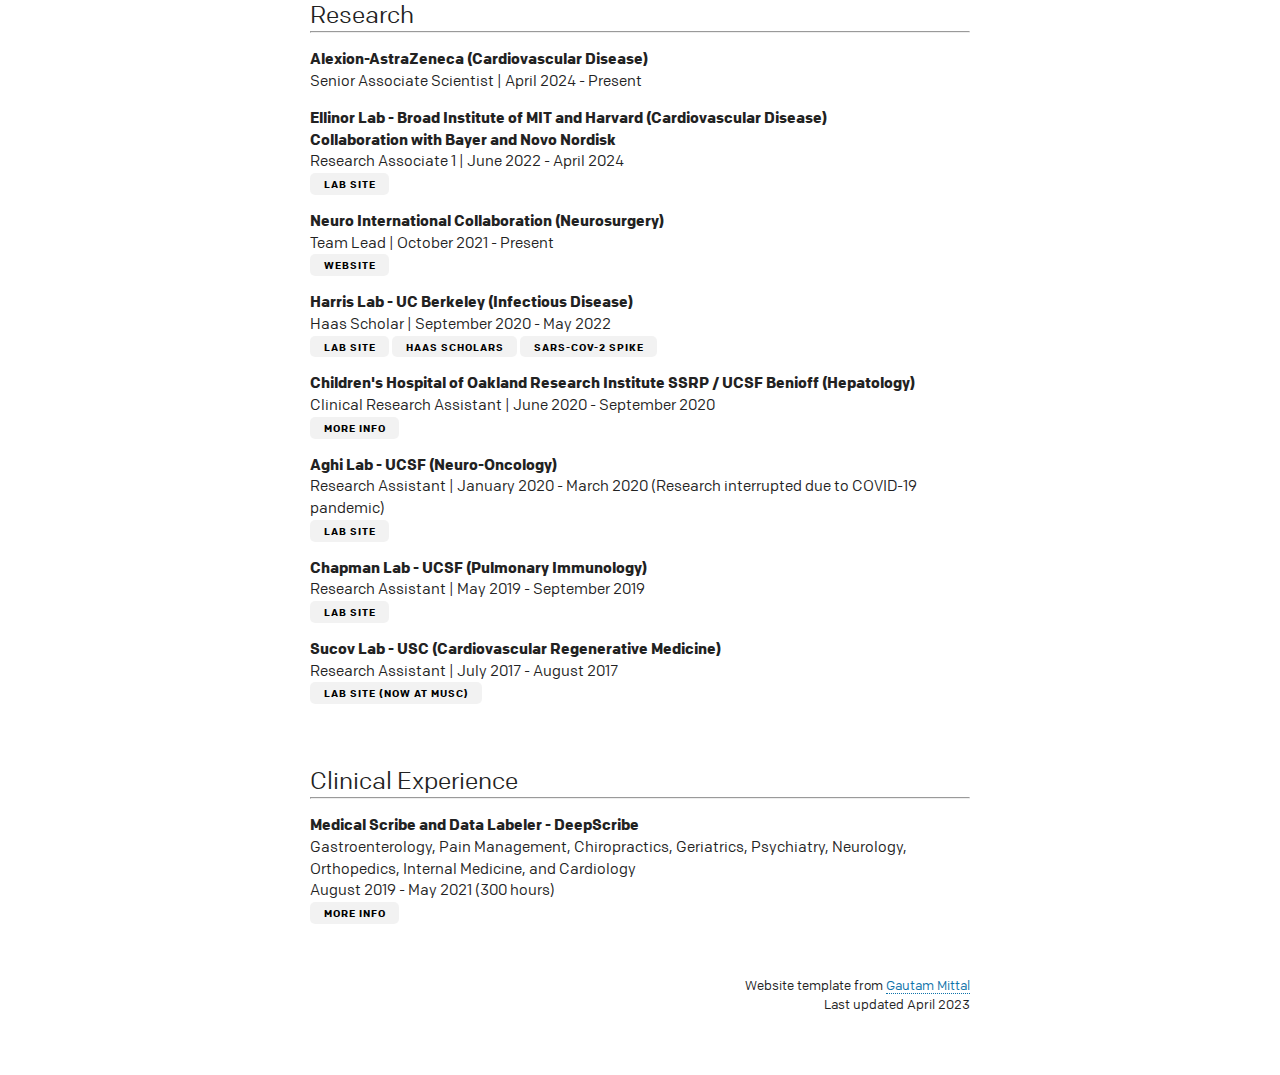
==== commit 12fb5645: "Update index.html" ====
--- a/index.html
+++ b/index.html
@@ -39,11 +39,11 @@
   <br>
     
   <p>
-    <b>Hi! I'm currently a Senior Associate Scientist at AstraZeneca</b>, and I work on developing gene therapies for cardiovascular disease. I was formerly a Research Associate at the Broad Institute of MIT and Harvard, where I worked on high-throughput therapeutic target discovery with iPSC-derived cardiomyocytes.
-  </p>
-
-  <p>
-    I graduated from the University of California, Berkeley with my B.S. in Bioengineering and a thesis on a common feature of Dengue Virus and SARS-CoV-2. I'm passionate about vascular biology, regenerative medicine, medical resource allocation, and good design.
+    <b>Hi! I'm currently a Senior Associate Scientist at AstraZeneca</b>, and I work on developing gene therapies for cardiovascular disease. Previously I was a Research Associate at the Broad Institute of MIT and Harvard, where I worked on high-throughput target discovery with iPSC-derived cardiomyocytes.
+  </p>
+
+  <p>
+    I graduated from the University of California, Berkeley where I completed a B.Sc. in Bioengineering and a thesis on a common feature of Dengue Virus and SARS-CoV-2. I'm passionate about vascular biology, regenerative medicine, and good design.
   </p>
     
   <p>
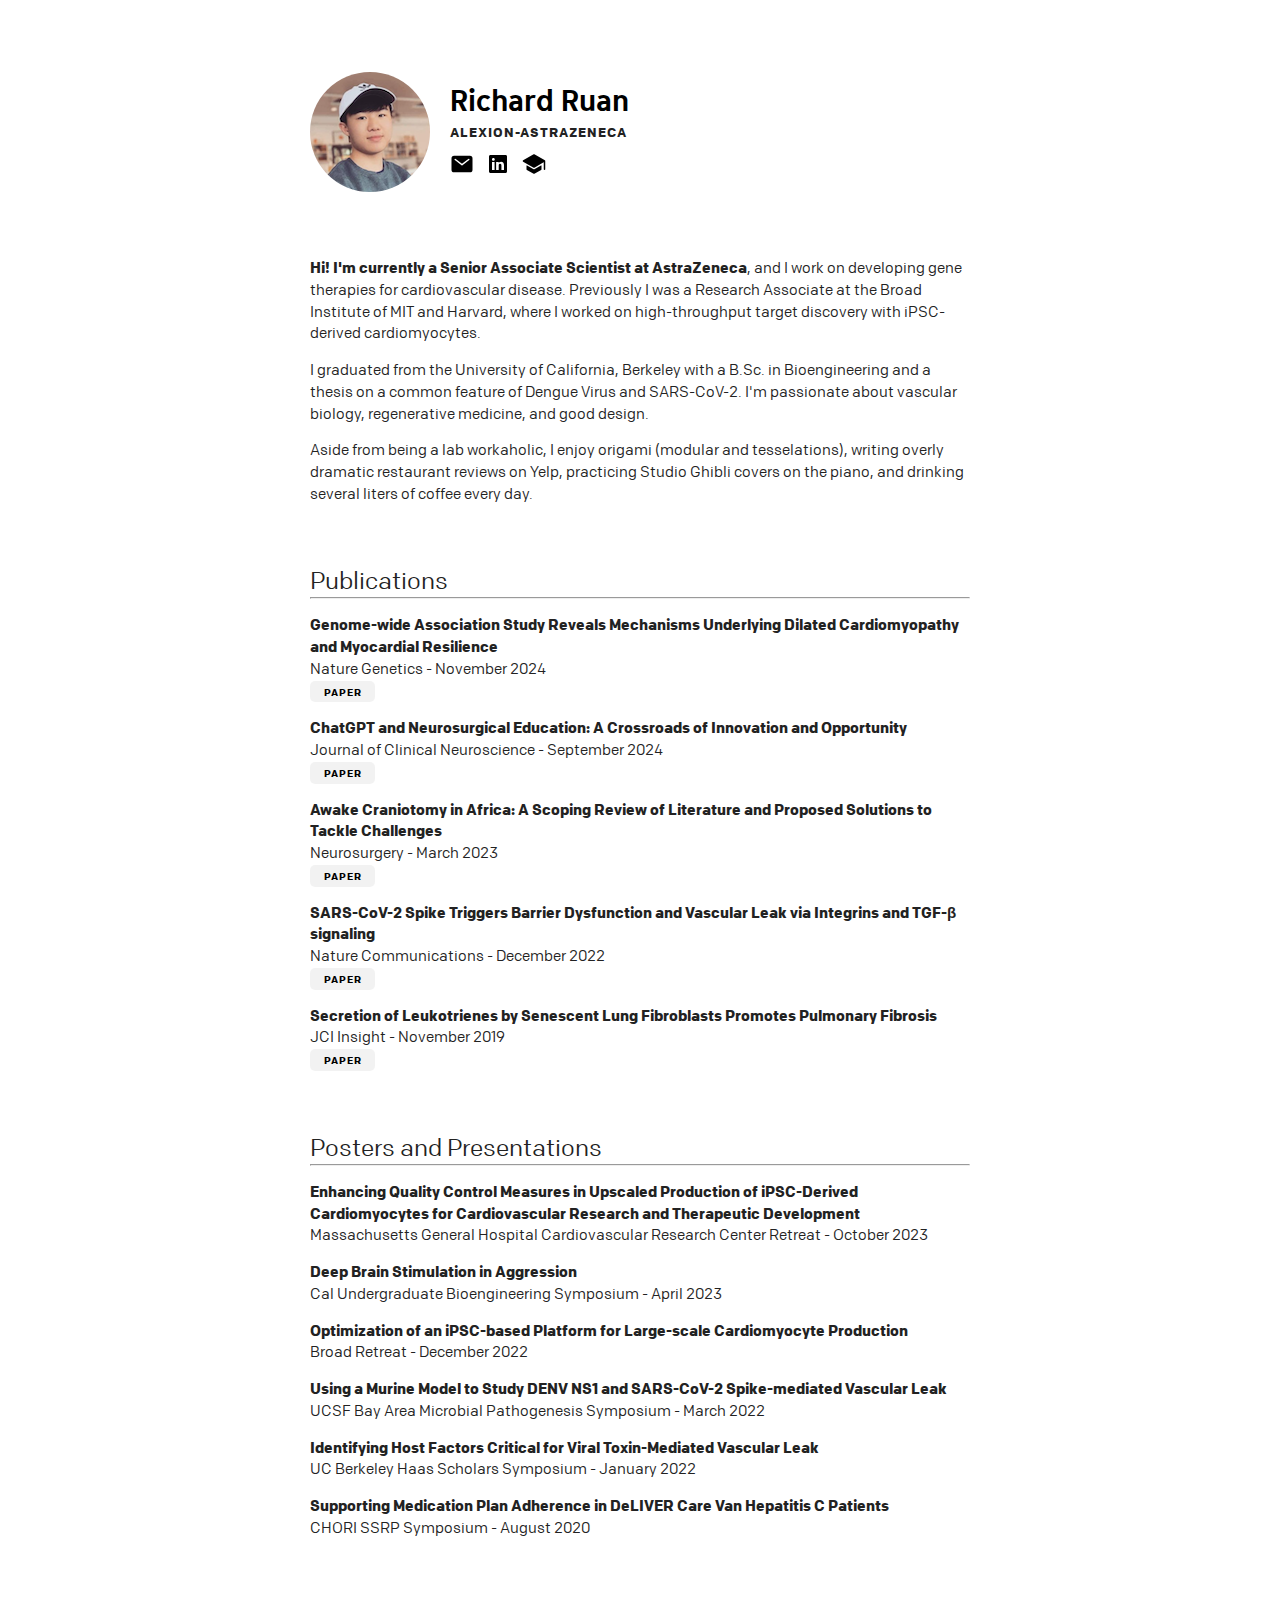
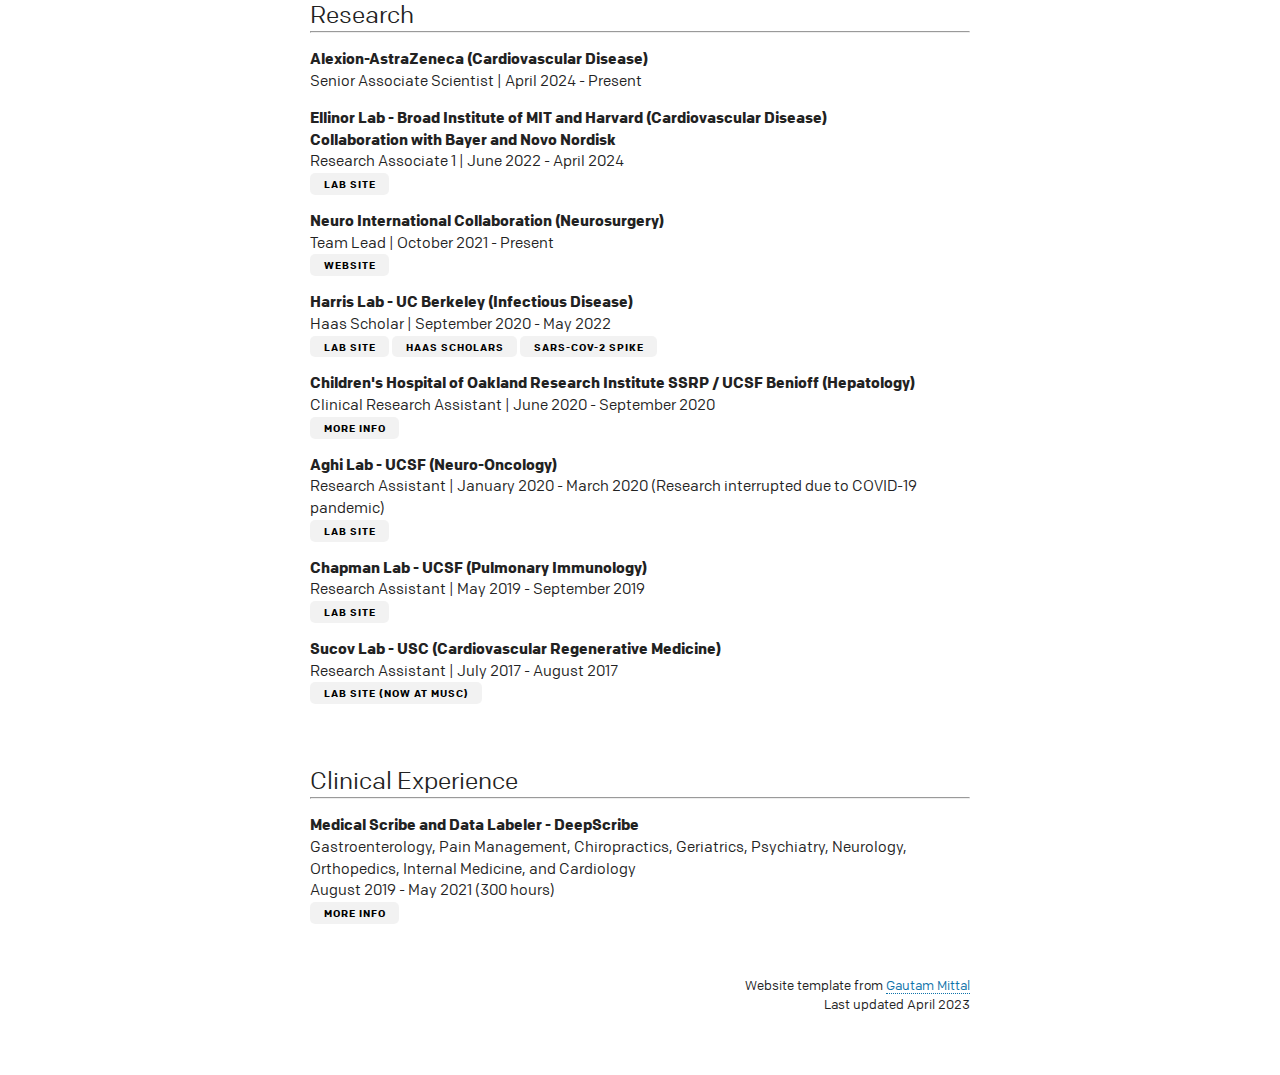
==== commit a886cdc0: "Update index.html" ====
--- a/index.html
+++ b/index.html
@@ -43,7 +43,7 @@
   </p>
 
   <p>
-    I graduated from the University of California, Berkeley where I completed a B.Sc. in Bioengineering and a thesis on a common feature of Dengue Virus and SARS-CoV-2. I'm passionate about vascular biology, regenerative medicine, and good design.
+    I graduated from the University of California, Berkeley with a B.Sc. in Bioengineering and a thesis on a common feature of Dengue Virus and SARS-CoV-2. I'm passionate about vascular biology, regenerative medicine, and good design.
   </p>
     
   <p>
